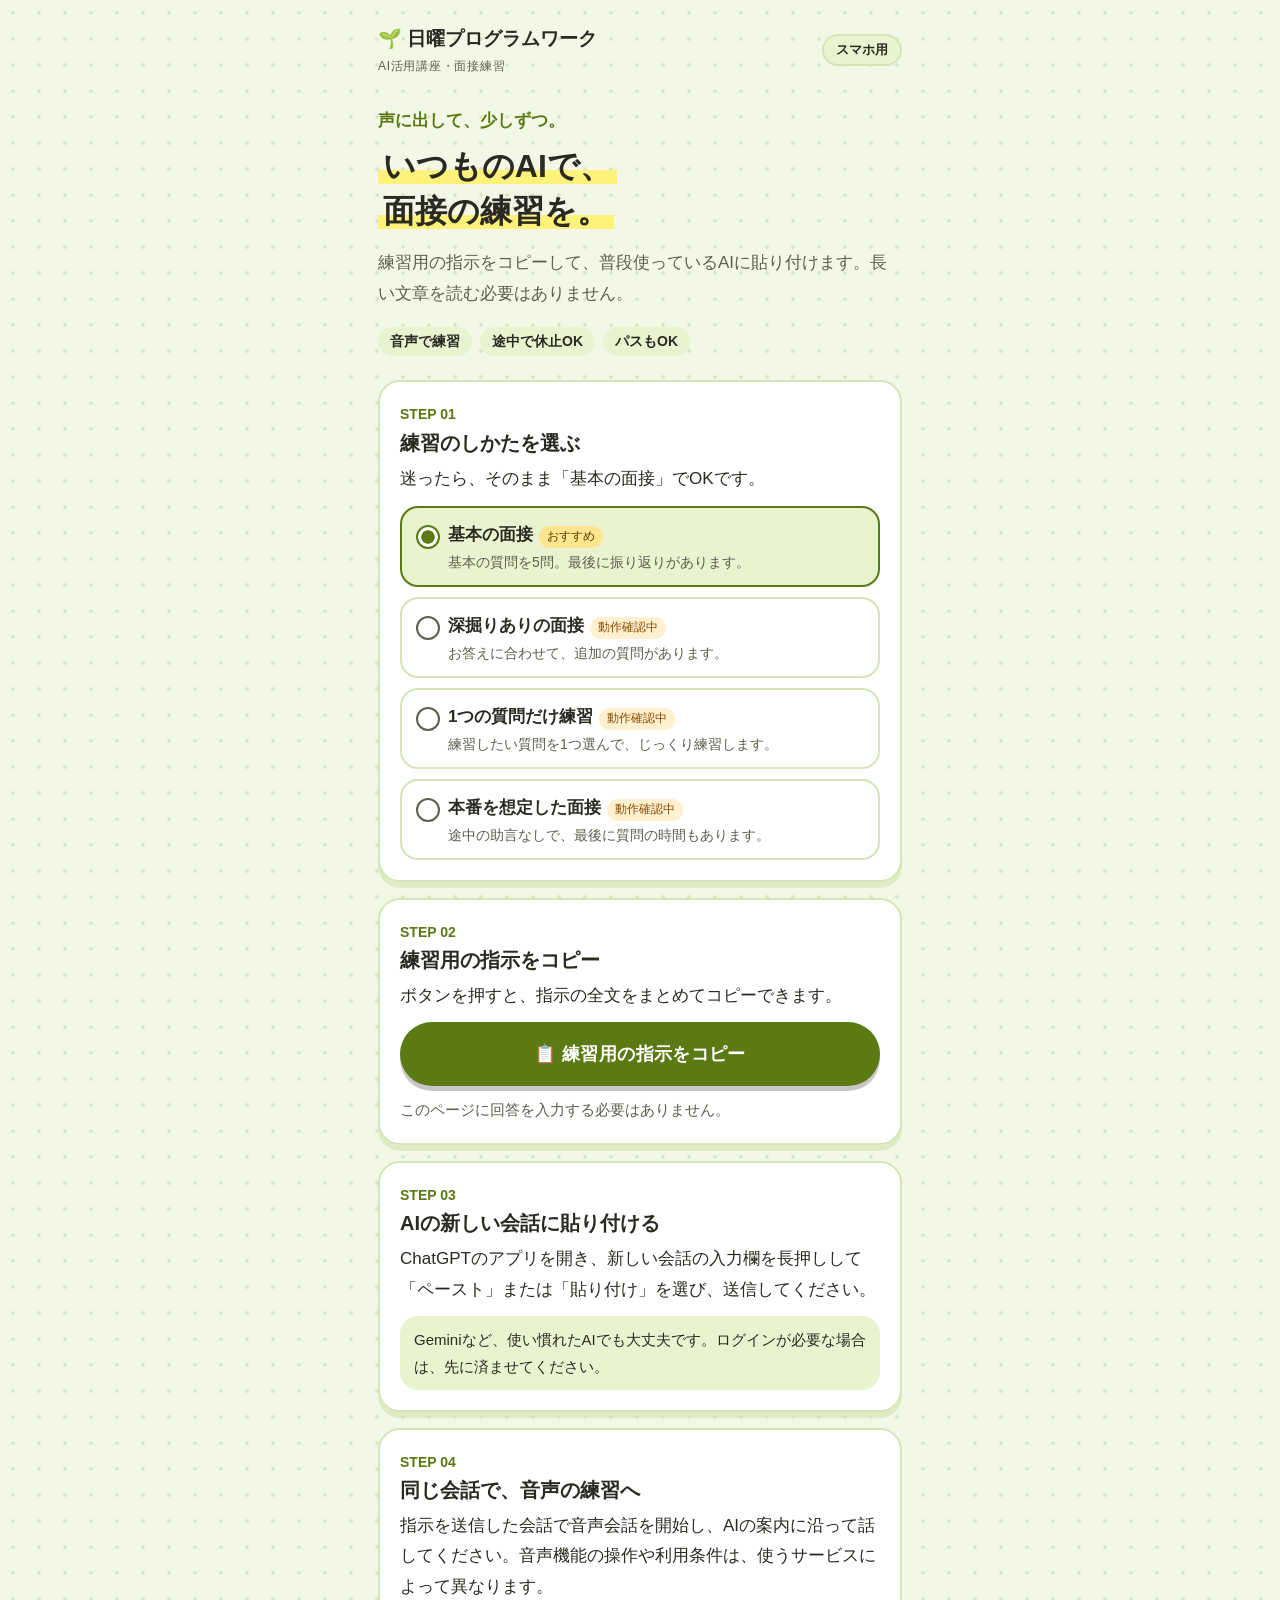
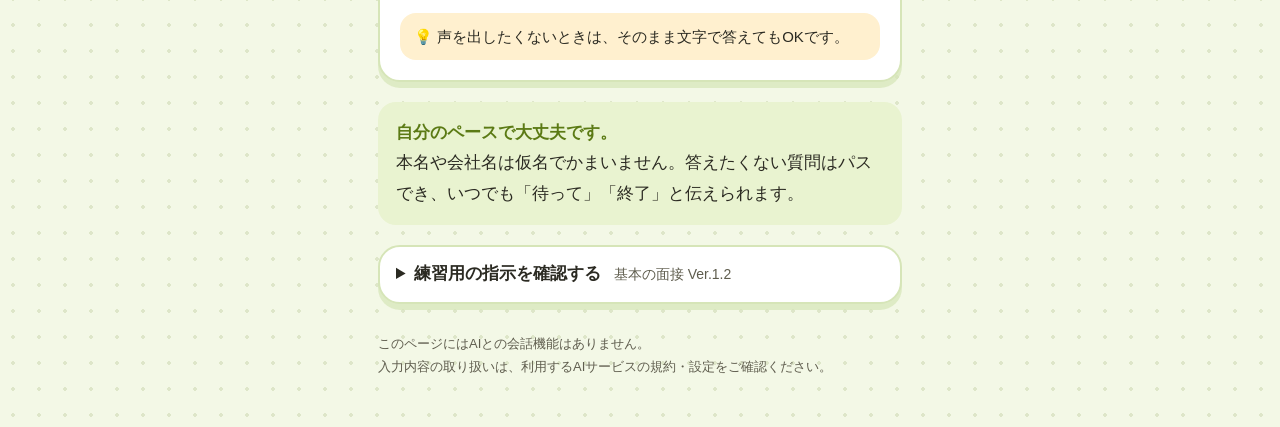
==== mobile.html @ 73b9ba34 "日曜プログラムワークのサイトを追加 - pc.html を index.html（メインページ）にする - スマホ用の面接練習ページ（旧 index.html）は mobile.html にする - " ====
<!doctype html>
<html lang="ja">
<head>
  <meta charset="UTF-8"><meta name="viewport" content="width=device-width,initial-scale=1">
  <meta name="theme-color" content="#f4f6f3">
  <title>面接練習をはじめる｜日曜プログラムワーク</title>
  <link rel="stylesheet" href="style.css">
</head>
<body>
  <main class="mobile">
    <header><a class="brand" href="./mobile.html">日曜プログラムワーク<span>AI活用講座・面接練習</span></a><span class="badge">スマホ用</span></header>
    <div class="eyebrow">声に出して、少しずつ。</div>
    <h1><span class="mk">いつものAIで、</span><br><span class="mk">面接の練習を。</span></h1>
    <p class="lead">練習用の指示をコピーして、普段使っているAIに貼り付けます。長い文章を読む必要はありません。</p>
    <div class="tags"><span>音声で練習</span><span>途中で休止OK</span><span>パスもOK</span></div>

    <section class="panel" aria-labelledby="step0">
      <div class="step-label">STEP 01</div>
      <h2 id="step0">練習のしかたを選ぶ</h2>
      <p>迷ったら、そのまま「基本の面接」でOKです。</p>
      <fieldset class="choices">
        <legend class="sr-only" style="position:absolute;left:-9999px">練習のしかた</legend>
        <div class="choice">
          <input type="radio" name="mode" id="m-basic" value="basic" checked>
          <label for="m-basic"><b>基本の面接<span class="tag default">おすすめ</span></b><small>基本の質問を5問。最後に振り返りがあります。</small></label>
        </div>
        <div class="choice">
          <input type="radio" name="mode" id="m-deep" value="deep">
          <label for="m-deep"><b>深掘りありの面接<span class="tag">動作確認中</span></b><small>お答えに合わせて、追加の質問があります。</small></label>
        </div>
        <div class="choice">
          <input type="radio" name="mode" id="m-single" value="single">
          <label for="m-single"><b>1つの質問だけ練習<span class="tag">動作確認中</span></b><small>練習したい質問を1つ選んで、じっくり練習します。</small></label>
        </div>
        <div class="choice">
          <input type="radio" name="mode" id="m-real" value="real">
          <label for="m-real"><b>本番を想定した面接<span class="tag">動作確認中</span></b><small>途中の助言なしで、最後に質問の時間もあります。</small></label>
        </div>
      </fieldset>
    </section>

    <section class="panel" aria-labelledby="step1">
      <div class="step-label">STEP 02</div>
      <h2 id="step1">練習用の指示をコピー</h2>
      <p>ボタンを押すと、指示の全文をまとめてコピーできます。</p>
      <button id="copy" class="primary" type="button">練習用の指示をコピー</button>
      <p id="copy-status" class="status" role="status" aria-live="polite">このページに回答を入力する必要はありません。</p>
      <div id="manual" hidden><p>自動コピーが使えない場合は、下の文章を長押しして「すべて選択」→「コピー」を選んでください。</p><textarea id="manual-text" readonly aria-label="手動コピー用の練習指示"></textarea></div>
    </section>

    <section class="panel" aria-labelledby="step2">
      <div class="step-label">STEP 03</div>
      <h2 id="step2">AIの新しい会話に貼り付ける</h2>
      <p>ChatGPTのアプリを開き、新しい会話の入力欄を長押しして「ペースト」または「貼り付け」を選び、送信してください。</p>
      <div class="note">Geminiなど、使い慣れたAIでも大丈夫です。ログインが必要な場合は、先に済ませてください。</div>
    </section>

    <section class="panel" aria-labelledby="step3">
      <div class="step-label">STEP 04</div>
      <h2 id="step3">同じ会話で、音声の練習へ</h2>
      <p>指示を送信した会話で音声会話を開始し、AIの案内に沿って話してください。音声機能の操作や利用条件は、使うサービスによって異なります。</p>
      <div class="warn">声を出したくないときは、そのまま文字で答えてもOKです。</div>
    </section>

    <aside class="comfort"><strong>自分のペースで大丈夫です。</strong><p>本名や会社名は仮名でかまいません。答えたくない質問はパスでき、いつでも「待って」「終了」と伝えられます。</p></aside>
    <details><summary>練習用の指示を確認する <span id="ver">Ver.1.2</span></summary><pre id="prompt-preview"></pre></details>
    <footer>このページにはAIとの会話機能はありません。<br>入力内容の取り扱いは、利用するAIサービスの規約・設定をご確認ください。</footer>
  </main>
  <script src="prompt.js"></script><script src="common.js"></script><script src="app.js"></script>
</body>
</html>
---- style.css ----
:root {
  --paper: #f4f6f3;
  --card: #ffffff;
  --ink: #1d2a25;
  --sub: #55655e;
  --line: #d5ddd8;
  --green: #1f6f52;
  --green-deep: #14503b;
  --green-soft: #e3f0e9;
  --amber: #8a5a00;
  --amber-soft: #fff3d6;
  --focus: #0b57d0;
}
@media (prefers-color-scheme: dark) {
  :root {
    --paper: #131a17;
    --card: #1b2420;
    --ink: #e9f0ec;
    --sub: #a3b3ab;
    --line: #33423b;
    --green: #5cc29b;
    --green-deep: #8fe0c0;
    --green-soft: #1f3a2f;
    --amber: #f0c36a;
    --amber-soft: #3a2f14;
    --focus: #8ab4ff;
  }
}
* { box-sizing: border-box; }
html { -webkit-text-size-adjust: 100%; }
body {
  margin: 0;
  background: var(--paper);
  color: var(--ink);
  font-family: "BIZ UDPGothic", "Hiragino Sans", "Hiragino Kaku Gothic ProN", "Yu Gothic UI", "Yu Gothic", Meiryo, sans-serif;
  line-height: 1.8;
  font-size: 17px;
}
:focus-visible { outline: 3px solid var(--focus); outline-offset: 2px; }
h1, h2, h3, p { margin: 0; }
a { color: var(--green); }

header {
  display: flex; justify-content: space-between; align-items: center; gap: 12px;
  margin-bottom: 28px;
}
.brand { text-decoration: none; color: var(--ink); font-weight: 700; font-size: 18px; }
.brand span { display: block; font-size: 12px; font-weight: 400; color: var(--sub); letter-spacing: .06em; }
.badge {
  font-size: 13px; padding: 2px 12px; border-radius: 999px;
  background: var(--green-soft); color: var(--green-deep); white-space: nowrap;
}
.eyebrow { color: var(--green); font-weight: 700; margin-bottom: 8px; }
h1 { font-size: 32px; line-height: 1.4; margin-bottom: 14px; }
h2 { font-size: 20px; line-height: 1.5; margin-bottom: 6px; }
.lead { color: var(--sub); margin-bottom: 18px; }

/* mobile */
.mobile { max-width: 560px; margin: 0 auto; padding: 22px 18px 48px; }
.tags { display: flex; flex-wrap: wrap; gap: 8px; margin: 0 0 24px; }
.tags span { font-size: 14px; border: 1px solid var(--line); background: var(--card); padding: 2px 12px; border-radius: 999px; }

.panel { background: var(--card); border: 1px solid var(--line); border-radius: 14px; padding: 18px; margin-bottom: 16px; }
.step-label { font-size: 14px; font-weight: 700; color: var(--green); }

fieldset.choices { border: 0; padding: 0; margin: 12px 0 0; display: grid; gap: 10px; }
fieldset.choices legend { padding: 0; }
.choice { position: relative; }
.choice input { position: absolute; opacity: 0; inset: 0; width: 100%; height: 100%; margin: 0; cursor: pointer; }
.choice label {
  display: block; border: 2px solid var(--line); border-radius: 12px; padding: 12px 14px 12px 46px;
  background: var(--paper); position: relative; cursor: pointer;
}
.choice label::before {
  content: ""; position: absolute; left: 14px; top: 17px; width: 20px; height: 20px;
  border: 2px solid var(--sub); border-radius: 50%; background: var(--card);
}
.choice input:checked + label { border-color: var(--green); background: var(--green-soft); }
.choice input:checked + label::before { border-color: var(--green); background: radial-gradient(var(--green) 0 45%, var(--card) 50%); }
.choice input:focus-visible + label { outline: 3px solid var(--focus); outline-offset: 2px; }
.choice b { display: block; font-size: 17px; }
.choice small { display: block; color: var(--sub); font-size: 14px; line-height: 1.6; }
.choice .tag { display: inline-block; font-size: 12px; margin-left: 6px; padding: 0 8px; border-radius: 999px; background: var(--amber-soft); color: var(--amber); font-weight: 400; }
.choice .tag.default { background: var(--green-soft); color: var(--green-deep); }

button.primary {
  width: 100%; margin-top: 10px; border: 0; border-radius: 12px; cursor: pointer;
  background: var(--green); color: #fff; font: inherit; font-weight: 700; font-size: 18px; padding: 16px;
  min-height: 56px;
}
@media (prefers-color-scheme: dark) { button.primary { color: #0d1a14; } }
button.primary:hover { background: var(--green-deep); }
@media (prefers-color-scheme: dark) { button.primary:hover { background: #7fd6b3; } }
button.primary.copied { background: var(--green-deep); }
.status { margin-top: 10px; font-size: 15px; color: var(--sub); }
.status.success { color: var(--green-deep); font-weight: 700; }
textarea { width: 100%; min-height: 160px; font: inherit; font-size: 16px; padding: 10px; border: 1px solid var(--line); border-radius: 8px; background: var(--paper); color: var(--ink); }
.note { margin-top: 10px; padding: 10px 14px; background: var(--green-soft); border-radius: 10px; font-size: 15px; }
.warn { margin-top: 10px; padding: 10px 14px; background: var(--amber-soft); color: var(--ink); border-left: 5px solid var(--amber); border-radius: 6px; font-size: 15px; }
.comfort { background: var(--green-soft); border-radius: 14px; padding: 16px 18px; margin: 20px 0; }
.comfort strong { display: block; color: var(--green-deep); }
details { background: var(--card); border: 1px solid var(--line); border-radius: 12px; padding: 12px 16px; }
summary { cursor: pointer; font-weight: 700; }
summary span { font-weight: 400; color: var(--sub); font-size: 14px; margin-left: 8px; }
pre { white-space: pre-wrap; word-break: break-word; font: inherit; font-size: 14px; line-height: 1.7; margin: 10px 0 0; max-height: 320px; overflow: auto; }
footer { margin-top: 28px; font-size: 13px; color: var(--sub); }

/* desktop (projector) */
.desktop { max-width: 1180px; margin: 0 auto; padding: 36px 40px 48px; }
.display-grid { display: grid; grid-template-columns: 1.2fr 1fr; gap: 48px; align-items: center; }
.desktop h1 { font-size: 46px; }
.desktop .lead { font-size: 20px; }
.instruction { display: flex; align-items: center; gap: 16px; font-size: 22px; font-weight: 700; margin: 14px 0; }
.number { flex: none; display: grid; place-items: center; width: 44px; height: 44px; border-radius: 50%; background: var(--green); color: #fff; font-size: 22px; }
@media (prefers-color-scheme: dark) { .number { color: #0d1a14; } }
.desktop .comfort { margin-top: 28px; font-size: 18px; }
.qr-card { background: #fff; border: 1px solid var(--line); border-radius: 18px; padding: 28px; text-align: center; }
.qr-card img { width: 100%; max-width: 380px; height: auto; display: block; margin: 0 auto; }
.qr-card p { margin-top: 12px; color: #33423b; font-size: 15px; word-break: break-all; }
@media (max-width: 860px) {
  .display-grid { grid-template-columns: 1fr; gap: 24px; }
  .desktop { padding: 22px 18px 40px; }
  .desktop h1 { font-size: 34px; }
}

/* work page (PC hands-on) */
.work { max-width: 860px; margin: 0 auto; padding: 28px 20px 56px; }
.work h1 { font-size: 34px; }
.flow { display: grid; grid-template-columns: repeat(3, 1fr); gap: 10px; margin: 0 0 28px; padding: 0; list-style: none; }
.flow li { background: var(--card); border: 1px solid var(--line); border-radius: 12px; padding: 12px 14px; font-weight: 700; }
.flow li small { display: block; font-weight: 400; color: var(--sub); font-size: 14px; }
.group-title { margin: 34px 0 12px; font-size: 24px; padding-bottom: 6px; border-bottom: 3px solid var(--green); }
.example h3 { font-size: 19px; margin-bottom: 4px; }
.example .why { color: var(--sub); font-size: 15px; margin-bottom: 10px; }
.example pre.text { max-height: none; background: var(--paper); border: 1px solid var(--line); border-radius: 10px; padding: 14px; font-size: 16px; }
.checks { margin: 12px 0 0; padding-left: 1.3em; font-size: 15px; }
.example .row { display: flex; gap: 10px; flex-wrap: wrap; }
.example button.primary { width: auto; min-width: 240px; padding: 12px 20px; font-size: 17px; min-height: 48px; }
@media (max-width: 640px) { .flow { grid-template-columns: 1fr; } .example button.primary { width: 100%; } }
@media (prefers-reduced-motion: reduce) { * { transition: none !important; animation: none !important; } }

/* merged PC page */
.jump { display: flex; flex-wrap: wrap; gap: 8px; margin: 0 0 18px; position: sticky; top: 0; z-index: 5; padding: 8px 0; background: var(--paper); }
.jump a { text-decoration: none; border: 1px solid var(--line); background: var(--card); color: var(--ink); padding: 4px 14px; border-radius: 999px; font-size: 15px; font-weight: 700; }
.jump a:hover { border-color: var(--green); color: var(--green-deep); }
html { scroll-behavior: smooth; scroll-padding-top: 64px; }
@media (prefers-reduced-motion: reduce) { html { scroll-behavior: auto; } }
fieldset.choices.two { grid-template-columns: 1fr 1fr; }
.interview-grid { display: grid; grid-template-columns: 1.3fr 1fr; gap: 28px; align-items: center; }
.interview-grid .instruction { font-size: 18px; }
.interview-grid .qr-card { padding: 18px; }
.interview-grid .qr-card img { max-width: 320px; }
@media (max-width: 760px) { fieldset.choices.two { grid-template-columns: 1fr; } .interview-grid { grid-template-columns: 1fr; } }

/* tabbed work pages */
.work { max-width: 1040px; padding-top: 18px; padding-bottom: 28px; }
.work header { margin-bottom: 14px; }
.work h1 { font-size: 28px; margin-bottom: 4px; }
.work .lead { margin-bottom: 10px; font-size: 16px; }
.work .warn { margin: 0 0 12px; padding: 6px 12px; font-size: 14px; }
.jump { position: static; padding: 0; margin: 0; background: none; }
.jump a[aria-current="page"] { background: var(--green); border-color: var(--green); color: #fff; }
@media (prefers-color-scheme: dark) { .jump a[aria-current="page"] { color: #0d1a14; } }
[role="tablist"] { display: flex; flex-wrap: wrap; gap: 6px; margin-bottom: -1px; position: relative; z-index: 1; }
.tab { font: inherit; font-weight: 700; font-size: 16px; padding: 8px 18px; cursor: pointer; border: 1px solid var(--line); border-bottom: 0; border-radius: 10px 10px 0 0; background: var(--paper); color: var(--sub); }
.tab[aria-selected="true"] { background: var(--card); color: var(--green-deep); border-color: var(--line); border-top: 4px solid var(--green); padding-top: 5px; }
[role="tabpanel"] { background: var(--card); border: 1px solid var(--line); border-radius: 0 12px 12px 12px; padding: 16px 18px; }
.example-grid { display: grid; grid-template-columns: 1.5fr 1fr; gap: 22px; align-items: start; }
.example-grid + .example-grid { margin-top: 16px; padding-top: 16px; border-top: 1px dashed var(--line); }
.example-grid h3 { font-size: 18px; margin-bottom: 6px; }
.example-grid pre.text { max-height: 46vh; background: var(--paper); border: 1px solid var(--line); border-radius: 10px; padding: 12px; font-size: 15px; margin: 0; }
.example-grid .why { color: var(--sub); font-size: 14px; line-height: 1.7; margin-bottom: 8px; }
.example-grid button.primary, .interview-side button.primary { width: 100%; min-height: 48px; padding: 10px 16px; font-size: 17px; margin-top: 0; }
.check-cap { margin-top: 10px; font-weight: 700; font-size: 14px; }
.checks { margin: 4px 0 0; padding-left: 1.3em; font-size: 14px; line-height: 1.7; }
.interview-wrap { display: grid; grid-template-columns: 1.2fr 1fr; gap: 22px; align-items: start; }
.interview-wrap h3 { font-size: 18px; margin-bottom: 4px; }
.interview-wrap .why { color: var(--sub); font-size: 14px; margin-bottom: 6px; }
.interview-wrap fieldset.choices { margin: 6px 0 8px; gap: 6px; }
.interview-wrap .choice label { padding: 7px 12px 7px 42px; }
.interview-wrap .choice label::before { top: 11px; }
.interview-wrap .choice b { font-size: 16px; }
.interview-wrap .choice small { font-size: 13px; line-height: 1.4; }
.interview-wrap details { padding: 6px 12px; font-size: 14px; }
.interview-wrap details pre { max-height: 20vh; }
.interview-side .qr-card { padding: 12px; }
.interview-side .qr-card img { width: 100%; max-width: 220px; }
.interview-side .qr-card p { margin-top: 4px; font-size: 14px; }
.interview-side .how { margin: 8px 0; font-size: 13px; color: var(--sub); line-height: 1.6; }
.interview-side .status { margin-top: 4px; font-size: 13px; }
.entry-grid { display: grid; grid-template-columns: 1fr 1fr; gap: 18px; margin: 18px 0 24px; }
.entry { display: block; text-decoration: none; color: var(--ink); background: var(--card); border: 2px solid var(--line); border-radius: 16px; padding: 28px 24px; }
.entry:hover { border-color: var(--green); }
.entry b { display: block; font-size: 26px; margin: 4px 0; }
.entry small { color: var(--sub); font-size: 15px; }
@media (max-width: 760px) { .example-grid, .interview-wrap, .entry-grid { grid-template-columns: 1fr; } }

/* editable examples */
.example-grid textarea.text { width: 100%; max-height: 46vh; min-height: 150px; resize: vertical; background: var(--paper); border: 2px solid var(--line); border-radius: 10px; padding: 12px; font: inherit; font-size: 15px; line-height: 1.7; color: var(--ink); }
.example-grid textarea.text:focus { border-color: var(--green); }
.edit-note { font-size: 13px; color: var(--sub); margin-bottom: 6px; }
button.ghost { margin-top: 8px; font: inherit; font-size: 14px; background: none; color: var(--green-deep); border: 1px solid var(--line); border-radius: 8px; padding: 6px 14px; cursor: pointer; }
button.ghost:hover { border-color: var(--green); }

/* ===== 温かみのあるテーマ（スライドの章の色に合わせる） ===== */
:root {
  --paper: #f3f8e6;
  --card: #ffffff;
  --ink: #2b2a22;
  --sub: #5f5d4e;
  --line: #d6e5b8;
  --green: #5b7a14;
  --green-deep: #3f5a0c;
  --green-soft: #e9f3d0;
  --amber: #8a4b00;
  --amber-soft: #fff0cf;
  --accent: #5b7a14;
  --accent-btn: #5b7a14;
  --accent-soft: #e9f3d0;
  --marker: #fff27a;
}
body[data-work="work1"] { --accent: #7a5cb5; --accent-btn: #6a47a8; --accent-soft: #ece6f8; --line: #dcd3ee; }
body[data-work="work2"] { --accent: #d4690d; --accent-btn: #bf5a06; --accent-soft: #fde9d2; --line: #f1d9bd; }
@media (prefers-color-scheme: dark) {
  :root { --paper: #1a2014; --card: #232b1b; --ink: #f1f3e6; --sub: #b9c0a4; --line: #3a4529; --green: #a8cf55; --green-deep: #c6e583; --green-soft: #2f3a1d; --amber: #f0c36a; --amber-soft: #3d3216; --accent: #a8cf55; --accent-btn: #a8cf55; --accent-soft: #2f3a1d; --marker: #6b6a1a; }
  body[data-work="work1"] { --accent: #c1abf0; --accent-btn: #c1abf0; --accent-soft: #2f2745; --line: #413760; }
  body[data-work="work2"] { --accent: #f4a45c; --accent-btn: #f4a45c; --accent-soft: #46301a; --line: #5f4426; }
}
body {
  font-family: "Hiragino Maru Gothic ProN", "BIZ UDPGothic", "Hiragino Sans", "Yu Gothic UI", "Yu Gothic", Meiryo, sans-serif;
  background-color: var(--paper);
  background-image: radial-gradient(color-mix(in srgb, var(--accent) 14%, transparent) 1.6px, transparent 1.7px);
  background-size: 26px 26px;
}
.brand::before { content: "🌱 "; }
.brand { font-size: 19px; }
.badge { background: var(--accent-soft); color: var(--ink); font-weight: 700; border: 2px solid var(--line); }
h1 { font-weight: 800; }
.work h1 span, .mobile h1 span { }
h1 { display: block; }
h1 .mk { background: linear-gradient(transparent 62%, var(--marker) 62%); -webkit-box-decoration-break: clone; box-decoration-break: clone; padding: 0 .15em; }
.eyebrow { color: var(--accent); }

.panel, .interview-grid, [role="tabpanel"], details, .entry {
  border: 2px solid var(--line);
  border-radius: 22px;
  box-shadow: 0 6px 0 color-mix(in srgb, var(--line) 70%, transparent);
}
.panel { padding: 20px; }
.step-label { color: var(--accent); }
.tags span { background: var(--accent-soft); border: 0; font-weight: 700; }

button.primary {
  background: var(--accent-btn); border-radius: 999px; box-shadow: 0 5px 0 rgba(0,0,0,.22);
  transition: transform .08s, box-shadow .08s; letter-spacing: .02em;
}
button.primary::before { content: "📋 "; }
button.primary:hover { filter: brightness(1.06); background: var(--accent-btn); }
button.primary:active { transform: translateY(4px); box-shadow: 0 1px 0 rgba(0,0,0,.22); }
button.primary.copied { background: #2f8a4a; }
button.primary.copied::before { content: ""; }
@media (prefers-color-scheme: dark) { button.primary, .number, .jump a[aria-current="page"] { color: #1a2014; } button.primary.copied { background: #7fd09a; } }
.status.success { color: var(--accent-btn); }
@media (prefers-color-scheme: dark) { .status.success { color: var(--accent); } }
button.ghost { border-radius: 999px; border: 2px solid var(--line); }
button.ghost::before { content: "↩ "; }

.choice label { border: 2px solid var(--line); border-radius: 18px; background: var(--card); }
.choice input:checked + label { border-color: var(--accent); background: var(--accent-soft); }
.choice input:checked + label::before { border-color: var(--accent); background: radial-gradient(var(--accent) 0 45%, var(--card) 50%); }
.choice .tag.default { background: #ffe58f; color: #5a3d00; }
.choice .tag { border-radius: 999px; }

.warn { background: var(--amber-soft); border: 0; border-radius: 16px; color: var(--ink); }
.warn::before { content: "💡 "; }
.note, .comfort { background: var(--accent-soft); border-radius: 18px; }
.comfort strong { color: var(--accent); }
.number { background: var(--accent-btn); }

/* ヘッダーのワーク切り替え */
.jump a { border: 2px solid var(--line); border-radius: 999px; background: var(--card); font-weight: 800; padding: 3px 16px; }
.jump a:hover { border-color: var(--accent); color: var(--accent-btn); }
.jump a[aria-current="page"] { background: var(--accent-btn); border-color: var(--accent-btn); color: #fff; }

/* タブ */
[role="tablist"] { gap: 8px; margin-bottom: 10px; }
.tab { border: 2px solid var(--line); border-radius: 999px; background: var(--card); color: var(--ink); padding: 8px 20px; font-size: 16px; transition: transform .1s; }
.tab:hover { transform: translateY(-2px); border-color: var(--accent); }
.tab[aria-selected="true"] { background: var(--accent-btn); border: 2px solid var(--accent-btn); color: #fff; padding: 8px 20px; box-shadow: 0 4px 0 rgba(0,0,0,.2); }
@media (prefers-color-scheme: dark) { .tab[aria-selected="true"] { color: #1a2014; } }
[role="tabpanel"] { border-radius: 24px; padding: 18px 20px; }

/* 例文欄・QR・確認ポイント */
.example-grid textarea.text { border: 2px dashed var(--line); border-radius: 16px; background: color-mix(in srgb, var(--accent-soft) 45%, var(--card)); }
.example-grid textarea.text:focus { border: 2px solid var(--accent); outline: none; background: var(--card); }
.example-grid h3, .interview-wrap h3 { color: var(--accent-btn); }
@media (prefers-color-scheme: dark) { .example-grid h3, .interview-wrap h3 { color: var(--accent); } }
.check-cap::before { content: "✅ "; }
.checks { list-style: none; padding-left: 0; }
.checks li { background: var(--accent-soft); border-radius: 12px; padding: 4px 12px; margin: 6px 0; }
ol.checks { counter-reset: s; }
ol.checks li { counter-increment: s; }
ol.checks li::before { content: counter(s); display: inline-grid; place-items: center; width: 22px; height: 22px; margin-right: 8px; border-radius: 50%; background: var(--accent-btn); color: #fff; font-size: 13px; font-weight: 800; }
@media (prefers-color-scheme: dark) { ol.checks li::before { color: #1a2014; } }
.qr-card { border: 3px dashed var(--accent); border-radius: 22px; background: #fff; }
.interview-wrap details { border-radius: 16px; box-shadow: none; }

/* 入口 */
.entry { transition: transform .12s; }
.entry:hover { transform: translateY(-4px); border-color: var(--accent); }
.entry .emoji { font-size: 44px; display: block; line-height: 1.2; }
.entry:nth-child(1) { --accent: #7a5cb5; --accent-soft: #ece6f8; --line: #dcd3ee; background: #f7f3fd; }
.entry:nth-child(2) { --accent: #d4690d; --accent-soft: #fde9d2; --line: #f1d9bd; background: #fff6ec; }
@media (prefers-color-scheme: dark) { .entry:nth-child(1) { background: #2a2340; } .entry:nth-child(2) { background: #3b2a17; } }
.entry .step-label { color: var(--accent); font-size: 16px; }
@media (prefers-reduced-motion: reduce) { .tab, .entry, button.primary { transition: none; } }

/* 1画面に収めるための調整 */
.work { padding-top: 12px; }
.work header { margin-bottom: 8px; }
.work h1 { font-size: 26px; margin-bottom: 2px; }
.work .lead { font-size: 15px; margin-bottom: 8px; }
.work .warn { margin-bottom: 8px; }
[role="tablist"] { margin-bottom: 8px; }
[role="tabpanel"] { padding: 14px 18px; }
.example-grid textarea.text { min-height: 120px; max-height: 40vh; }
.actions { display: flex; align-items: flex-start; gap: 12px; margin-top: 10px; flex-wrap: wrap; }
.actions > div { flex: 1 1 260px; min-width: 240px; }
.actions .status { margin-top: 6px; }
.actions button.ghost { margin-top: 0; min-height: 48px; }
.example-grid .why { font-size: 13px; line-height: 1.6; margin-bottom: 6px; }
.checks li { font-size: 14px; line-height: 1.55; padding: 3px 12px; margin: 4px 0; }
.check-cap { margin-top: 8px; }
.interview-side .qr-card img { max-width: 190px; }

/* 面接練習タイマー */
.timer { display: flex; align-items: center; flex-wrap: wrap; gap: 10px; margin-top: 10px; padding: 8px 14px; border: 2px dashed var(--line); border-radius: 16px; background: var(--accent-soft); }
.timer-label { font-weight: 800; font-size: 14px; }
.timer-time { font-size: 28px; font-weight: 800; font-variant-numeric: tabular-nums; letter-spacing: .04em; }
.timer button.ghost { margin-top: 0; }
.timer-msg { flex-basis: 100%; font-weight: 800; color: var(--accent-btn); font-size: 14px; }
.timer.done { background: var(--amber-soft); border-color: var(--amber); }
.timer.done .timer-time { color: var(--amber); }
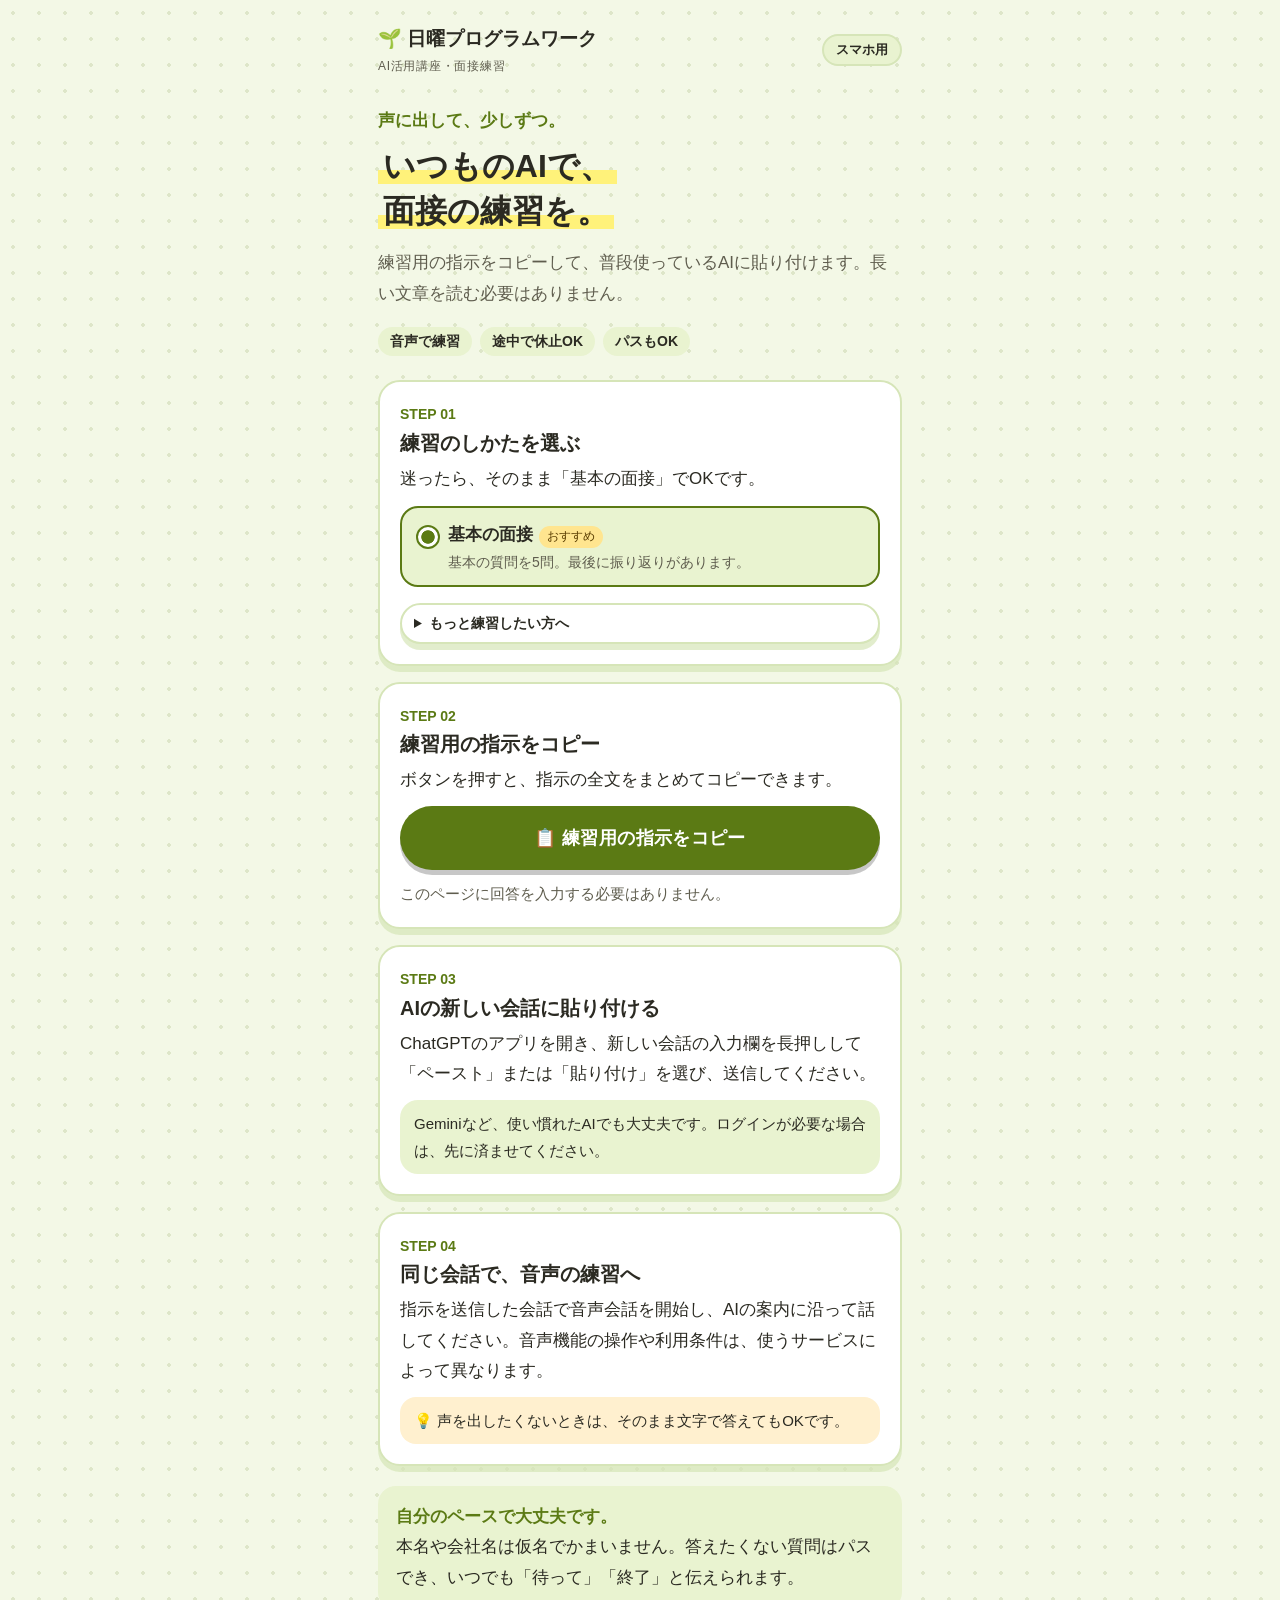
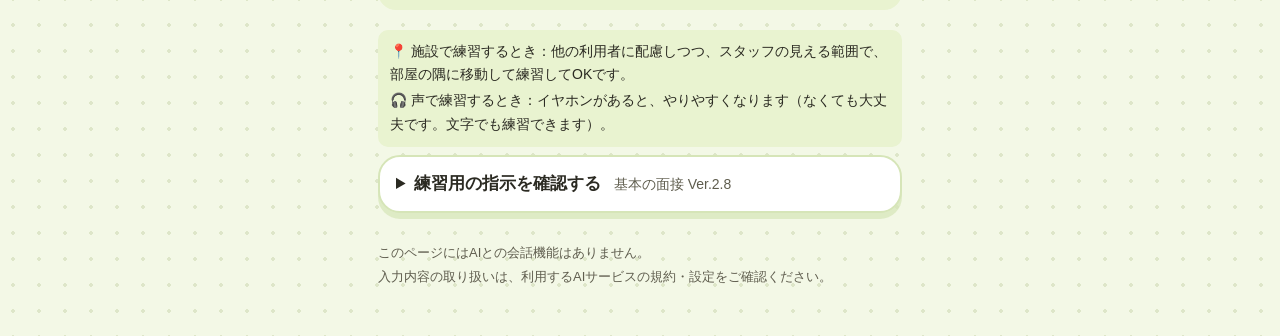
==== commit 701f5f93: "Merge 2ff49dd11a56ed564f3d326d625c8d7e1aee15c9 into 0474c7f9873fd0c68c5e3dc8e7453afdfce8861b" ====
--- a/mobile.html
+++ b/mobile.html
@@ -18,25 +18,7 @@
       <div class="step-label">STEP 01</div>
       <h2 id="step0">練習のしかたを選ぶ</h2>
       <p>迷ったら、そのまま「基本の面接」でOKです。</p>
-      <fieldset class="choices">
-        <legend class="sr-only" style="position:absolute;left:-9999px">練習のしかた</legend>
-        <div class="choice">
-          <input type="radio" name="mode" id="m-basic" value="basic" checked>
-          <label for="m-basic"><b>基本の面接<span class="tag default">おすすめ</span></b><small>基本の質問を5問。最後に振り返りがあります。</small></label>
-        </div>
-        <div class="choice">
-          <input type="radio" name="mode" id="m-deep" value="deep">
-          <label for="m-deep"><b>深掘りありの面接<span class="tag">動作確認中</span></b><small>お答えに合わせて、追加の質問があります。</small></label>
-        </div>
-        <div class="choice">
-          <input type="radio" name="mode" id="m-single" value="single">
-          <label for="m-single"><b>1つの質問だけ練習<span class="tag">動作確認中</span></b><small>練習したい質問を1つ選んで、じっくり練習します。</small></label>
-        </div>
-        <div class="choice">
-          <input type="radio" name="mode" id="m-real" value="real">
-          <label for="m-real"><b>本番を想定した面接<span class="tag">動作確認中</span></b><small>途中の助言なしで、最後に質問の時間もあります。</small></label>
-        </div>
-      </fieldset>
+      <fieldset class="choices" id="choices"></fieldset>
     </section>
 
     <section class="panel" aria-labelledby="step1">
@@ -45,6 +27,7 @@
       <p>ボタンを押すと、指示の全文をまとめてコピーできます。</p>
       <button id="copy" class="primary" type="button">練習用の指示をコピー</button>
       <p id="copy-status" class="status" role="status" aria-live="polite">このページに回答を入力する必要はありません。</p>
+      <div id="ai-open-area"></div>
       <div id="manual" hidden><p>自動コピーが使えない場合は、下の文章を長押しして「すべて選択」→「コピー」を選んでください。</p><textarea id="manual-text" readonly aria-label="手動コピー用の練習指示"></textarea></div>
     </section>
 
@@ -63,9 +46,11 @@
     </section>
 
     <aside class="comfort"><strong>自分のペースで大丈夫です。</strong><p>本名や会社名は仮名でかまいません。答えたくない質問はパスでき、いつでも「待って」「終了」と伝えられます。</p></aside>
+    <div id="env-note-area"></div>
     <details><summary>練習用の指示を確認する <span id="ver">Ver.1.2</span></summary><pre id="prompt-preview"></pre></details>
     <footer>このページにはAIとの会話機能はありません。<br>入力内容の取り扱いは、利用するAIサービスの規約・設定をご確認ください。</footer>
   </main>
   <script src="prompt.js"></script><script src="common.js"></script><script src="app.js"></script>
+  <script>document.getElementById('env-note-area').appendChild(buildEnvNote(true));</script>
 </body>
 </html>
--- a/style.css
+++ b/style.css
@@ -341,3 +341,45 @@
 .timer-msg { flex-basis: 100%; font-weight: 800; color: var(--accent-btn); font-size: 14px; }
 .timer.done { background: var(--amber-soft); border-color: var(--amber); }
 .timer.done .timer-time { color: var(--amber); }
+
+/* 進行バー（①日常編 → ②就活編）。画面上部に固定 */
+.sr-only { position: absolute; left: -9999px; }
+.progress { position: sticky; top: 0; z-index: 10; display: flex; align-items: center; gap: 10px; margin: 0 0 12px; padding: 8px 0; background: var(--paper); border-bottom: 1px solid var(--line); }
+.progress a { display: inline-flex; align-items: center; gap: 8px; text-decoration: none; color: var(--ink); border: 2px solid var(--line); background: var(--card); padding: 6px 18px; border-radius: 999px; font-size: 16px; font-weight: 700; }
+.progress a .n { font-size: 18px; }
+.progress a:hover { border-color: var(--green); }
+.progress a[aria-current="step"] { background: var(--green); border-color: var(--green); color: #fff; }
+@media (prefers-color-scheme: dark) { .progress a[aria-current="step"] { color: #0d1a14; } }
+.progress .arrow { color: var(--sub); font-weight: 700; }
+header { flex-wrap: wrap; gap: 8px; }
+
+/* ワーク①の終わり：次のワークへ */
+.next-work { display: block; margin: 16px 0 0; padding: 14px 18px; text-align: center; text-decoration: none; font-weight: 700; font-size: 18px; border-radius: 12px; background: var(--green-soft); color: var(--green-deep); border: 2px solid var(--green); }
+.next-work:hover { background: var(--green); color: #fff; }
+
+/* コピーのあと：AIを開く */
+.ai-open { margin-top: 10px; padding: 10px 12px; border-radius: 10px; background: var(--green-soft); }
+.ai-open-row { display: flex; flex-wrap: wrap; gap: 8px; }
+.ai-link { flex: 1 1 140px; text-align: center; text-decoration: none; font-weight: 700; padding: 10px 12px; border-radius: 10px; border: 2px solid var(--green); background: var(--card); color: var(--green-deep); }
+.ai-link:hover { background: var(--green); color: #fff; }
+.ai-open-note { margin: 8px 0 0; font-size: 13px; color: var(--sub); line-height: 1.6; }
+
+/* 面接練習：種類の折りたたみ・スマホ／PC切り替え・環境の案内 */
+.more-modes { margin-top: 6px; padding: 6px 12px; font-size: 14px; }
+.more-modes-list { display: grid; gap: 6px; margin-top: 8px; }
+.env-note { margin: 8px 0; padding: 8px 12px; border-radius: 10px; background: var(--green-soft); font-size: 14px; line-height: 1.7; }
+.env-note p { margin: 2px 0; }
+.check-fold { margin-top: 10px; padding: 6px 12px; font-size: 14px; }
+
+/* 自習ガイド */
+.safety { margin: 8px 0 10px; padding: 10px 14px; border-radius: 12px; background: var(--amber-soft); border-left: 6px solid var(--amber); }
+.safety h4 { font-size: 15px; margin: 0 0 4px; }
+.safety ol { margin: 0; padding-left: 1.4em; line-height: 1.6; font-size: 14px; }
+.safety li b { margin-right: 4px; }
+.pc-pane { margin-bottom: 10px; }
+.pc-pane .warn { margin-top: 10px; font-size: 13px; }
+.logout-note { font-weight: 700; color: var(--ink); }
+.pc-steps { margin: 4px 0 10px; padding-left: 1.4em; font-size: 14px; line-height: 1.7; }
+.voice-fold { margin: 10px 0; padding: 6px 12px; font-size: 14px; }
+.voice-fold .how { margin: 8px 0; }
+@media (max-width: 760px) { .interview-wrap { grid-template-columns: 1fr; } .progress a { padding: 6px 12px; font-size: 15px; } }
